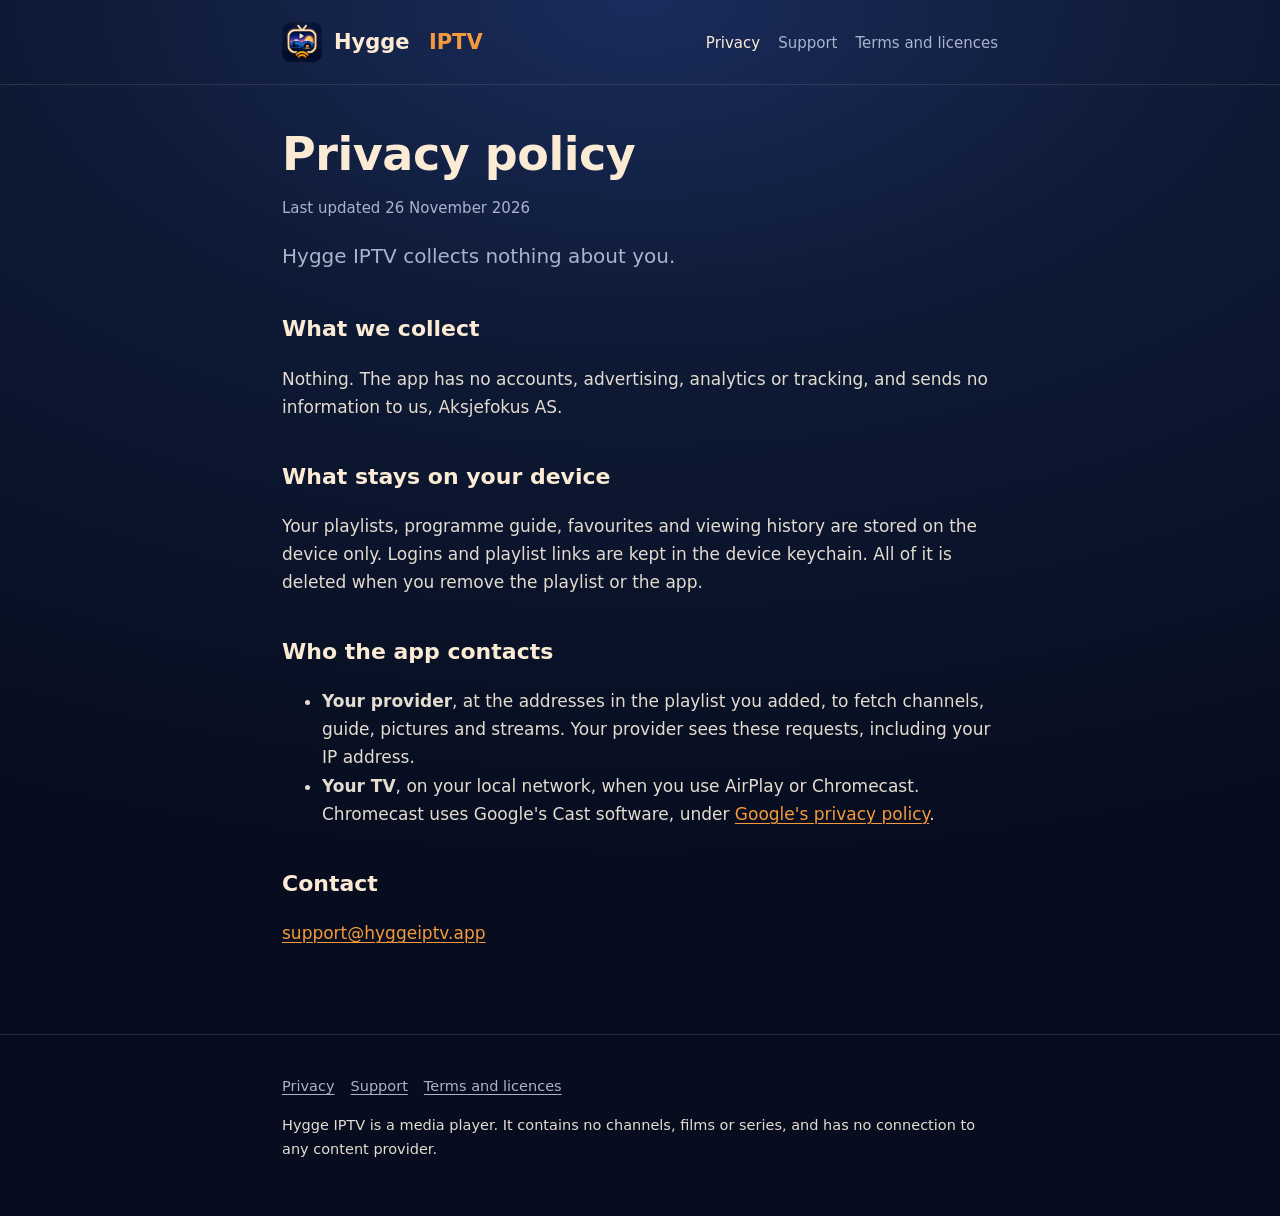
==== privacy.html @ ae03def3 "Website for hyggeiptv.app" ====
<!doctype html>
<html lang="en">
<head>
<meta charset="utf-8">
<meta name="viewport" content="width=device-width, initial-scale=1">
<title>Privacy policy – Hygge IPTV</title>
<meta name="description" content="Hygge IPTV collects nothing about you. Playlists, logins and history stay on your device.">
<meta name="theme-color" content="#0e1a36">
<link rel="icon" href="assets/favicon.png">
<link rel="apple-touch-icon" href="assets/apple-touch-icon.png">
<link rel="stylesheet" href="style.css">
</head>
<body>
<header><div class="wrap">
  <a class="brand" href="index.html"><img src="assets/icon-512.png" alt="">Hygge&nbsp;<span>IPTV</span></a>
  <nav><a href="privacy.html" aria-current="page">Privacy</a><a href="support.html">Support</a><a href="terms.html">Terms and licences</a></nav>
</div></header>
<main><div class="wrap">
<h1>Privacy policy</h1>
<p class="updated">Last updated 26 November 2026</p>
<p class="lead">Hygge IPTV collects nothing about you.</p>

<h2>What we collect</h2>
<p>Nothing. The app has no accounts, advertising, analytics or tracking, and sends no information to us, Aksjefokus AS.</p>

<h2>What stays on your device</h2>
<p>Your playlists, programme guide, favourites and viewing history are stored on the device only. Logins and playlist links are kept in the device keychain. All of it is deleted when you remove the playlist or the app.</p>

<h2>Who the app contacts</h2>
<ul>
  <li><strong>Your provider</strong>, at the addresses in the playlist you added, to fetch channels, guide, pictures and streams. Your provider sees these requests, including your IP address.</li>
  <li><strong>Your TV</strong>, on your local network, when you use AirPlay or Chromecast. Chromecast uses Google's Cast software, under <a href="https://policies.google.com/privacy">Google's privacy policy</a>.</li>
</ul>

<h2>Contact</h2>
<p><a href="mailto:support@hyggeiptv.app">support@hyggeiptv.app</a></p>

</div></main>
<footer><div class="wrap">
  <p><a href="privacy.html">Privacy</a><a href="support.html">Support</a><a href="terms.html">Terms and licences</a></p>
  <p>Hygge IPTV is a media player. It contains no channels, films or series, and has no connection to any content provider.</p>
</div></footer>
</body>
</html>
---- style.css ----
/* Hygge IPTV website. Navy, cream and warm orange, as in the app icon. */
:root { --night: #070d1f; --navy: #0e1a36; --panel: #13224a; --cream: #fbebd5; --muted: #a9b3cc; --orange: #f59a3c; --line: rgba(251, 235, 213, 0.12); }
* { box-sizing: border-box; }
html { background: var(--night); }
body { margin: 0; color: var(--cream); background: radial-gradient(120% 70% at 50% 0%, #1a2c5c 0%, var(--navy) 38%, var(--night) 100%) no-repeat, var(--night);
       font: 17px/1.65 ui-rounded, "SF Pro Rounded", system-ui, -apple-system, "Segoe UI", Roboto, sans-serif; min-height: 100vh; }
a { color: var(--orange); text-decoration-thickness: 1px; text-underline-offset: 3px; }
.wrap { max-width: 760px; margin: 0 auto; padding: 0 22px; }
header { padding: 22px 0; border-bottom: 1px solid var(--line); }
header .wrap { display: flex; align-items: center; gap: 14px; flex-wrap: wrap; }
.brand { display: flex; align-items: center; gap: 12px; text-decoration: none; color: var(--cream); font-weight: 800; font-size: 21px; margin-right: auto; }
.brand img { width: 40px; height: 40px; border-radius: 22.5%; }
.brand span { color: var(--orange); }
nav a { color: var(--muted); text-decoration: none; margin-left: 18px; font-size: 15px; }
nav a:hover, nav a[aria-current] { color: var(--cream); }
main { padding: 44px 0 70px; }
h1 { font-size: clamp(32px, 6vw, 46px); line-height: 1.12; margin: 0 0 14px; letter-spacing: -0.01em; text-wrap: balance; }
h2 { font-size: 22px; margin: 38px 0 8px; }
p, li { color: #e3dccf; }
.lead { font-size: 20px; color: var(--muted); max-width: 34em; }
.hero { text-align: center; padding: 26px 0 8px; }
.hero img { width: 168px; height: 168px; border-radius: 22.5%; box-shadow: 0 24px 60px rgba(0, 0, 0, 0.55), 0 0 90px rgba(245, 154, 60, 0.16); }
.hero h1 span { color: var(--orange); }
.hero .lead { margin: 0 auto; }
.pill { display: inline-block; margin-top: 22px; padding: 9px 20px; border-radius: 999px; border: 1px solid var(--line); color: var(--muted); font-size: 15px; }
.cards { display: grid; grid-template-columns: repeat(auto-fit, minmax(220px, 1fr)); gap: 14px; margin-top: 40px; }
.card { background: rgba(19, 34, 74, 0.7); border: 1px solid var(--line); border-radius: 20px; padding: 20px; }
.card h3 { margin: 0 0 6px; font-size: 18px; color: var(--cream); }
.card p { margin: 0; font-size: 15.5px; color: var(--muted); }
.note { background: rgba(19, 34, 74, 0.7); border: 1px solid var(--line); border-left: 4px solid var(--orange); border-radius: 14px; padding: 16px 18px; margin: 26px 0; }
.note p { margin: 0; }
footer { border-top: 1px solid var(--line); padding: 26px 0 40px; color: var(--muted); font-size: 14.5px; }
footer a { color: var(--muted); margin-right: 16px; }
.updated { color: var(--muted); font-size: 15px; }
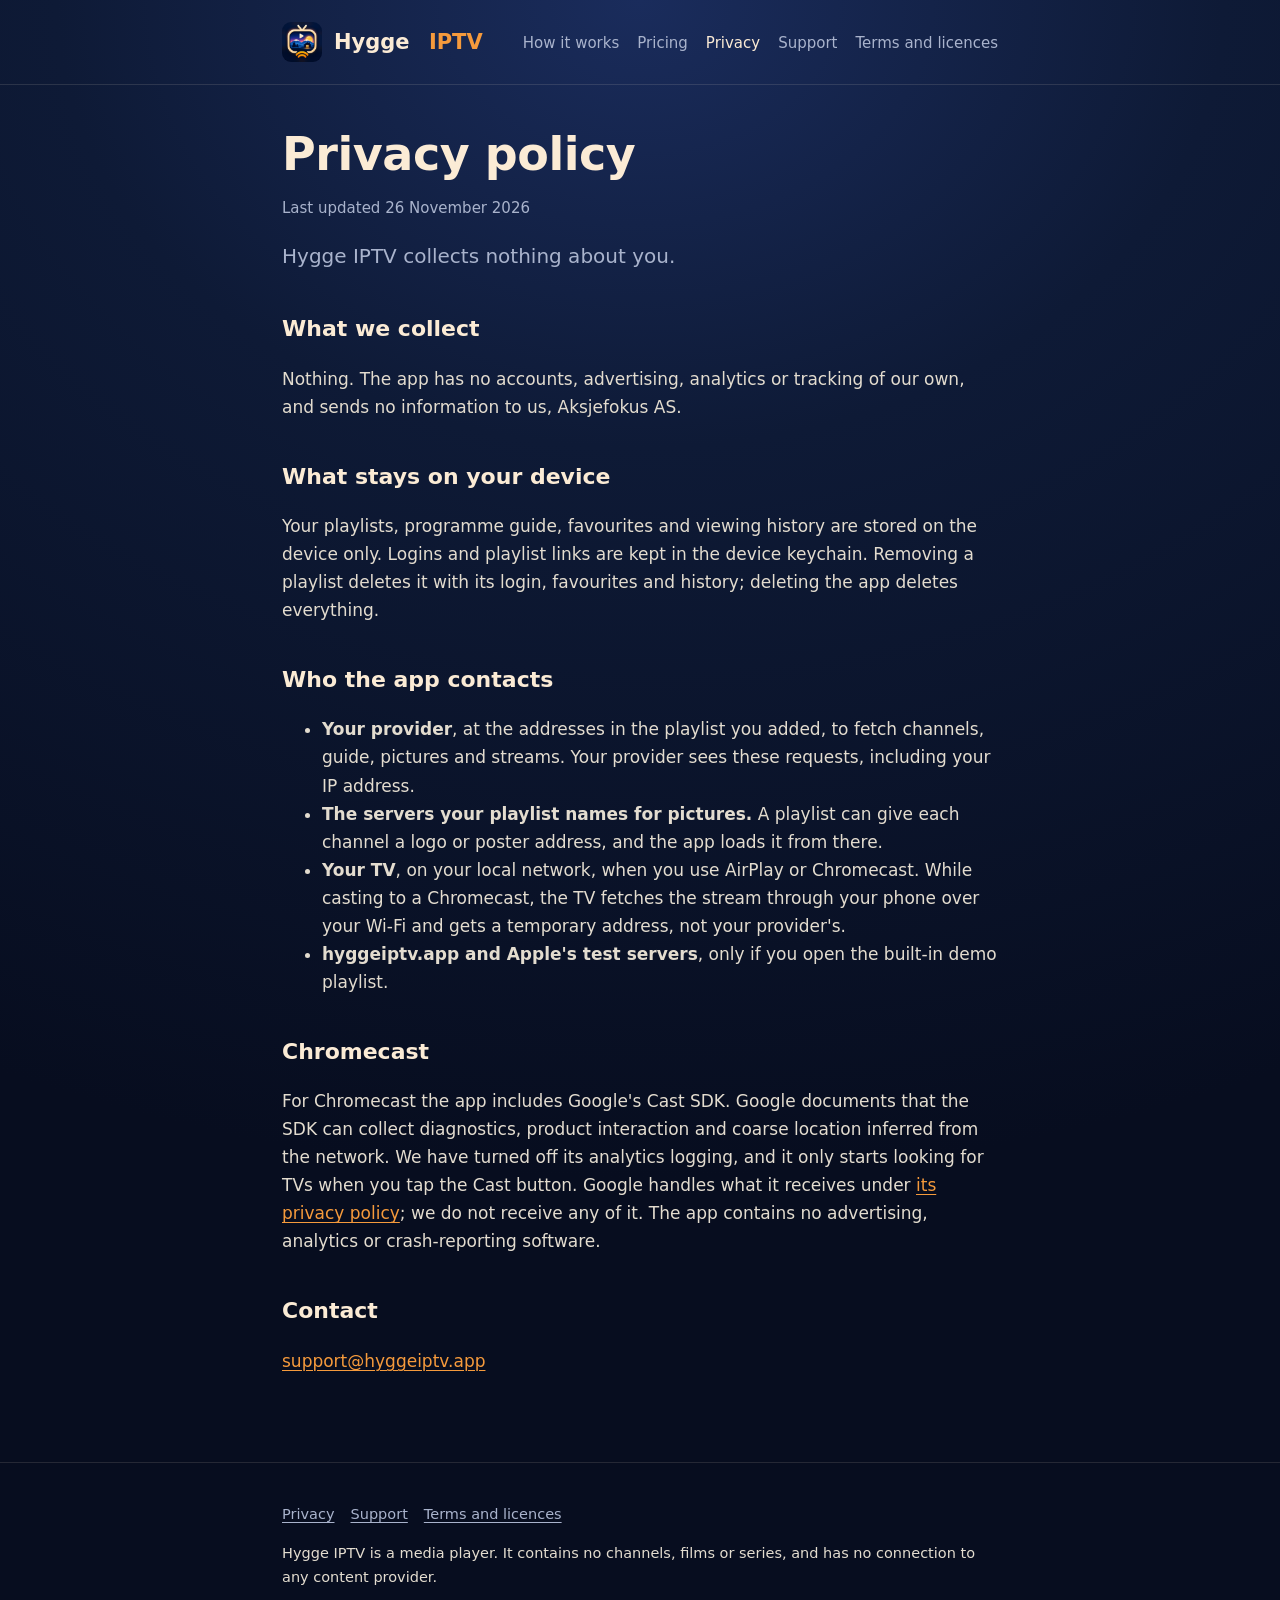
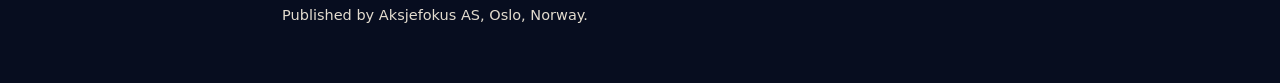
==== commit 083edc0f: "Product page with screenshots, setup, casting and pricing; privacy page lists every connection" ====
--- a/privacy.html
+++ b/privacy.html
@@ -13,7 +13,7 @@
 <body>
 <header><div class="wrap">
   <a class="brand" href="index.html"><img src="assets/icon-512.png" alt="">Hygge&nbsp;<span>IPTV</span></a>
-  <nav><a href="privacy.html" aria-current="page">Privacy</a><a href="support.html">Support</a><a href="terms.html">Terms and licences</a></nav>
+  <nav><a href="index.html#setup">How it works</a><a href="index.html#pricing">Pricing</a><a href="privacy.html" aria-current="page">Privacy</a><a href="support.html">Support</a><a href="terms.html">Terms and licences</a></nav>
 </div></header>
 <main><div class="wrap">
 <h1>Privacy policy</h1>
@@ -21,16 +21,21 @@
 <p class="lead">Hygge IPTV collects nothing about you.</p>
 
 <h2>What we collect</h2>
-<p>Nothing. The app has no accounts, advertising, analytics or tracking, and sends no information to us, Aksjefokus AS.</p>
+<p>Nothing. The app has no accounts, advertising, analytics or tracking of our own, and sends no information to us, Aksjefokus AS.</p>
 
 <h2>What stays on your device</h2>
-<p>Your playlists, programme guide, favourites and viewing history are stored on the device only. Logins and playlist links are kept in the device keychain. All of it is deleted when you remove the playlist or the app.</p>
+<p>Your playlists, programme guide, favourites and viewing history are stored on the device only. Logins and playlist links are kept in the device keychain. Removing a playlist deletes it with its login, favourites and history; deleting the app deletes everything.</p>
 
 <h2>Who the app contacts</h2>
 <ul>
   <li><strong>Your provider</strong>, at the addresses in the playlist you added, to fetch channels, guide, pictures and streams. Your provider sees these requests, including your IP address.</li>
-  <li><strong>Your TV</strong>, on your local network, when you use AirPlay or Chromecast. Chromecast uses Google's Cast software, under <a href="https://policies.google.com/privacy">Google's privacy policy</a>.</li>
+  <li><strong>The servers your playlist names for pictures.</strong> A playlist can give each channel a logo or poster address, and the app loads it from there.</li>
+  <li><strong>Your TV</strong>, on your local network, when you use AirPlay or Chromecast. While casting to a Chromecast, the TV fetches the stream through your phone over your Wi-Fi and gets a temporary address, not your provider's.</li>
+  <li><strong>hyggeiptv.app and Apple's test servers</strong>, only if you open the built-in demo playlist.</li>
 </ul>
+
+<h2>Chromecast</h2>
+<p>For Chromecast the app includes Google's Cast SDK. Google documents that the SDK can collect diagnostics, product interaction and coarse location inferred from the network. We have turned off its analytics logging, and it only starts looking for TVs when you tap the Cast button. Google handles what it receives under <a href="https://policies.google.com/privacy">its privacy policy</a>; we do not receive any of it. The app contains no advertising, analytics or crash-reporting software.</p>
 
 <h2>Contact</h2>
 <p><a href="mailto:support@hyggeiptv.app">support@hyggeiptv.app</a></p>
@@ -39,6 +44,7 @@
 <footer><div class="wrap">
   <p><a href="privacy.html">Privacy</a><a href="support.html">Support</a><a href="terms.html">Terms and licences</a></p>
   <p>Hygge IPTV is a media player. It contains no channels, films or series, and has no connection to any content provider.</p>
+  <p>Published by Aksjefokus AS, Oslo, Norway.</p>
 </div></footer>
 </body>
 </html>
--- a/style.css
+++ b/style.css
@@ -32,3 +32,47 @@
 footer { border-top: 1px solid var(--line); padding: 26px 0 40px; color: var(--muted); font-size: 14.5px; }
 footer a { color: var(--muted); margin-right: 16px; }
 .updated { color: var(--muted); font-size: 15px; }
+
+/* Product page */
+.wide { max-width: 1060px; }
+.hero .appicon { width: 116px; height: 116px; }
+.kicker { color: var(--orange); font-weight: 700; letter-spacing: 0.04em; margin: 22px 0 6px; }
+.hero h1 { max-width: 15em; margin-left: auto; margin-right: auto; }
+.cta { margin-top: 26px; display: flex; gap: 16px; align-items: center; justify-content: center; flex-wrap: wrap; }
+.button { background: var(--orange); color: #1a1206; font-weight: 800; padding: 13px 26px; border-radius: 999px; }
+.aside { color: var(--muted); font-size: 15.5px; }
+.center { text-align: center; margin-left: auto; margin-right: auto; }
+.fineprint { color: var(--muted); font-size: 14px; }
+.phones { display: grid; grid-template-columns: repeat(3, 1fr); gap: 22px; margin: 48px 0 10px; }
+.phones figure, .phone { margin: 0; text-align: center; }
+.phones img, .phone img { width: 100%; height: auto; border-radius: 30px; border: 6px solid #1b1e26; background: #1b1e26;
+  box-shadow: 0 30px 70px rgba(0, 0, 0, 0.55); display: block; }
+.phones figcaption { margin-top: 14px; color: var(--muted); font-size: 15.5px; }
+.phones + .fineprint { text-align: center; }
+section[id], .cards { margin-top: 84px; }
+.band { display: grid; grid-template-columns: 1.15fr 0.85fr; gap: 54px; align-items: center; }
+.band.reverse .text { order: 2; }
+.band h2, #pricing h2 { font-size: clamp(26px, 4vw, 34px); line-height: 1.15; margin: 0 0 12px; text-wrap: balance; }
+.band .phone { max-width: 300px; justify-self: center; }
+.steps, .ticks { padding: 0; margin: 20px 0 0; list-style: none; }
+.steps { counter-reset: step; }
+.steps li, .ticks li { position: relative; padding-left: 42px; margin-bottom: 14px; }
+.steps li::before { counter-increment: step; content: counter(step); position: absolute; left: 0; top: 1px; width: 28px; height: 28px; border-radius: 50%;
+  background: var(--orange); color: #1a1206; font-weight: 800; font-size: 15px; display: grid; place-items: center; }
+.ticks li::before { content: ""; position: absolute; left: 6px; top: 9px; width: 14px; height: 8px; border-left: 3px solid var(--orange); border-bottom: 3px solid var(--orange); transform: rotate(-45deg); }
+.plans { display: grid; grid-template-columns: repeat(3, 1fr); gap: 16px; margin: 30px 0 16px; }
+.plan { position: relative; background: rgba(19, 34, 74, 0.7); border: 1px solid var(--line); border-radius: 22px; padding: 26px 22px; text-align: center; }
+.plan.best { border: 2px solid var(--orange); }
+.plan h3 { margin: 0; font-size: 18px; }
+.plan .price { font-size: 38px; font-weight: 800; color: var(--cream); margin: 8px 0 6px; }
+.plan p { margin: 0; color: var(--muted); font-size: 15.5px; }
+.tag { position: absolute; top: -13px; left: 50%; transform: translateX(-50%); background: var(--orange); color: #1a1206; font-weight: 800; font-size: 13px; padding: 4px 12px; border-radius: 999px; white-space: nowrap; }
+@media (max-width: 760px) {
+  .phones { grid-template-columns: 1fr 1fr; }
+  .phones figure:nth-child(3) { display: none; }
+  .band, .band.reverse { grid-template-columns: 1fr; gap: 28px; }
+  .band.reverse .text { order: 0; }
+  .plans { grid-template-columns: 1fr; }
+  section[id], .cards { margin-top: 60px; }
+  nav a { margin-left: 12px; font-size: 14px; }
+}
